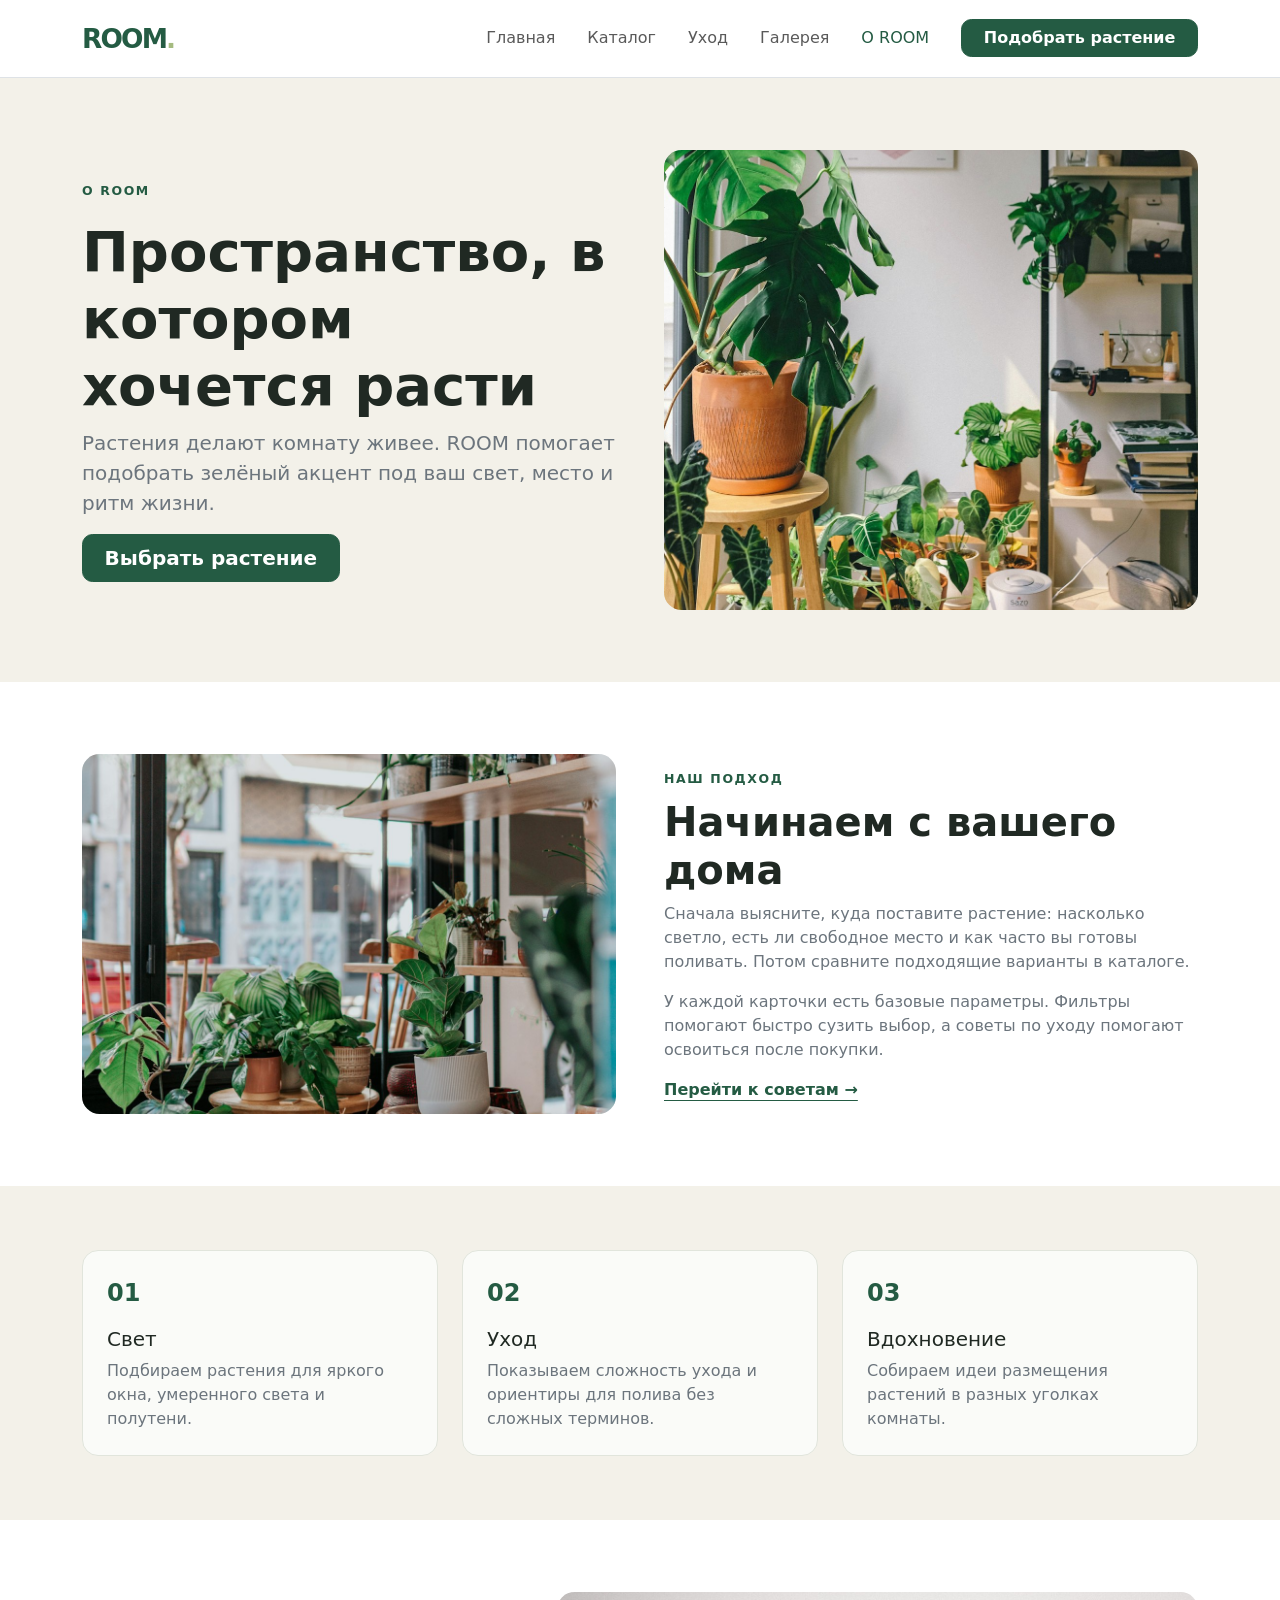
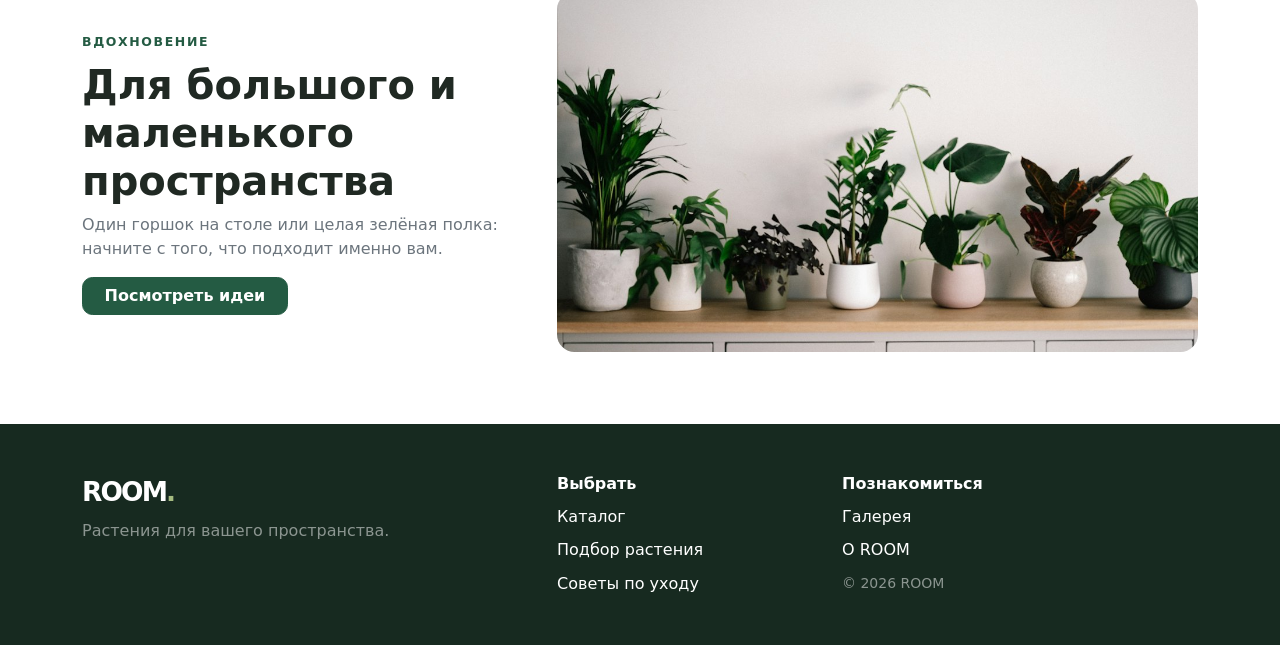
==== about.html @ 1a44274f "Expand ROOM into a seven-page illustrated plant site" ====
<!DOCTYPE html>
<html lang="ru"><head><meta charset="UTF-8"><meta name="viewport" content="width=device-width, initial-scale=1.0"><meta name="description" content="ROOM — идеи для дома с комнатными растениями, удобный каталог и простые советы по уходу."><title>О ROOM — ROOM</title><link rel="stylesheet" href="vendor/bootstrap/css/bootstrap.min.css"><link rel="stylesheet" href="css/custom.css"></head>
<body>
  <header class="site-header border-bottom">
    <nav class="navbar navbar-expand-xl" aria-label="Основная навигация">
      <div class="container">
        <a class="navbar-brand brand" href="index.html">ROOM<span>.</span></a>
        <button class="navbar-toggler" type="button" data-bs-toggle="collapse" data-bs-target="#mainMenu" aria-controls="mainMenu" aria-expanded="false" aria-label="Открыть меню"><span class="navbar-toggler-icon"></span></button>
        <div class="collapse navbar-collapse" id="mainMenu">
          <div class="navbar-nav ms-auto align-items-xl-center gap-xl-3">
            <a class="nav-link" href="index.html">Главная</a>
            <a class="nav-link" href="catalog.html">Каталог</a>
            <a class="nav-link" href="care.html">Уход</a>
            <a class="nav-link" href="gallery.html">Галерея</a>
            <a class="nav-link active" aria-current="page" href="about.html">О ROOM</a>
            <a class="btn btn-room ms-xl-2" href="order.html">Подобрать растение</a>
          </div>
        </div>
      </div>
    </nav>
  </header>
<main>

<section class="page-intro section-soft py-5"><div class="container py-lg-4"><div class="row align-items-center g-5"><div class="col-lg-6"><span class="eyebrow">О ROOM</span><h1 class="display-4 fw-semibold mt-3">Пространство, в котором хочется расти</h1><p class="lead text-secondary">Растения делают комнату живее. ROOM помогает подобрать зелёный акцент под ваш свет, место и ритм жизни.</p><a href="catalog.html" class="btn btn-room btn-lg">Выбрать растение</a></div><div class="col-lg-6"><img class="section-image page-hero-image" src="images/photos/hero.jpg" alt="Разные комнатные растения в домашнем интерьере"></div></div></div></section>
<section class="container py-5 my-lg-4"><div class="row g-5 align-items-center"><div class="col-lg-6"><img class="section-image" src="images/photos/interior.jpg" alt="Растения на полках у большого окна" loading="lazy"></div><div class="col-lg-6"><span class="eyebrow">НАШ ПОДХОД</span><h2 class="display-6 fw-semibold mt-2">Начинаем с вашего дома</h2><p class="text-secondary">Сначала выясните, куда поставите растение: насколько светло, есть ли свободное место и как часто вы готовы поливать. Потом сравните подходящие варианты в каталоге.</p><p class="text-secondary">У каждой карточки есть базовые параметры. Фильтры помогают быстро сузить выбор, а советы по уходу помогают освоиться после покупки.</p><a class="text-link" href="care.html">Перейти к советам →</a></div></div></section>
<section class="section-soft py-5"><div class="container py-lg-3"><div class="row g-4"><div class="col-md-4"><div class="feature-card h-100 p-4"><span class="feature-number">01</span><h3 class="h5 mt-3">Свет</h3><p class="text-secondary mb-0">Подбираем растения для яркого окна, умеренного света и полутени.</p></div></div><div class="col-md-4"><div class="feature-card h-100 p-4"><span class="feature-number">02</span><h3 class="h5 mt-3">Уход</h3><p class="text-secondary mb-0">Показываем сложность ухода и ориентиры для полива без сложных терминов.</p></div></div><div class="col-md-4"><div class="feature-card h-100 p-4"><span class="feature-number">03</span><h3 class="h5 mt-3">Вдохновение</h3><p class="text-secondary mb-0">Собираем идеи размещения растений в разных уголках комнаты.</p></div></div></div></div></section>
<section class="container py-5 my-lg-4"><div class="row g-4 align-items-center"><div class="col-lg-5"><span class="eyebrow">ВДОХНОВЕНИЕ</span><h2 class="display-6 fw-semibold mt-2">Для большого и маленького пространства</h2><p class="text-secondary">Один горшок на столе или целая зелёная полка: начните с того, что подходит именно вам.</p><a class="btn btn-room" href="gallery.html">Посмотреть идеи</a></div><div class="col-lg-7"><img class="section-image" src="images/photos/window.jpg" alt="Композиция небольших растений на белом комоде" loading="lazy"></div></div></section>

</main>
  <footer class="site-footer py-5">
    <div class="container">
      <div class="row g-4 align-items-start">
        <div class="col-12 col-lg-5">
          <a class="brand text-white text-decoration-none" href="index.html">ROOM<span>.</span></a>
          <p class="text-white-50 mt-2 mb-0">Растения для вашего пространства.</p>
        </div>
        <div class="col-6 col-lg-3">
          <p class="text-white fw-semibold mb-2">Выбрать</p>
          <a class="footer-link d-block mb-2" href="catalog.html">Каталог</a>
          <a class="footer-link d-block mb-2" href="order.html">Подбор растения</a>
          <a class="footer-link d-block" href="care.html">Советы по уходу</a>
        </div>
        <div class="col-6 col-lg-4">
          <p class="text-white fw-semibold mb-2">Познакомиться</p>
          <a class="footer-link d-block mb-2" href="gallery.html">Галерея</a>
          <a class="footer-link d-block mb-2" href="about.html">О ROOM</a>
          <small class="text-white-50">© 2026 ROOM</small>
        </div>
      </div>
    </div>
  </footer>
<script src="vendor/bootstrap/js/bootstrap.bundle.min.js"></script><script src="js/app.js"></script>
</body></html>
---- css/custom.css ----
:root {
  --room-green: #245b43;
  --room-green-dark: #194632;
  --room-cream: #f3f1e9;
  --room-line: #e1e5dc;
}

html {
  scroll-behavior: smooth;
}

body {
  min-height: 100vh;
  color: #202923;
  background: #fff;
}

.site-header {
  background: #fff;
}

.brand {
  color: var(--room-green);
  font-size: 1.65rem;
  font-weight: 800;
  letter-spacing: -0.07em;
}

.brand span {
  color: #a5bb80;
}

.nav-link {
  font-weight: 500;
}

.nav-link.active,
.nav-link:hover {
  color: var(--room-green) !important;
}

.btn-room {
  color: #fff;
  background: var(--room-green);
  border-color: var(--room-green);
}

.btn-room:hover,
.btn-room:focus {
  color: #fff;
  background: var(--room-green-dark);
  border-color: var(--room-green-dark);
}

.eyebrow {
  color: var(--room-green);
  font-size: 0.78rem;
  font-weight: 700;
  letter-spacing: 0.13em;
}

.hero,
.section-soft {
  background: var(--room-cream);
}

.hero-image-wrap {
  position: relative;
}

.hero-image {
  display: block;
  width: 100%;
  height: 480px;
  object-fit: cover;
  border-radius: 1.5rem;
}

.hero-note {
  position: absolute;
  right: 1rem;
  bottom: 1rem;
  max-width: 220px;
  padding: 0.8rem 1rem;
  border-radius: 0.8rem;
  background: #fff;
  color: var(--room-green);
  font-size: 0.9rem;
  font-weight: 600;
}

.feature-card,
.filter-panel,
.care-panel {
  border: 1px solid var(--room-line);
  border-radius: 1rem;
  background: #fafbf8;
}

.feature-number {
  color: var(--room-green);
  font-size: 1.5rem;
  font-weight: 700;
}

.plant-card,
.form-card {
  overflow: hidden;
  border: 1px solid var(--room-line);
  border-radius: 1rem;
  box-shadow: 0 8px 26px rgb(29 57 38 / 5%);
}

.plant-photo {
  width: 100%;
  height: 220px;
  object-fit: cover;
  background: #e6eee5;
}

.room-badge {
  color: var(--room-green-dark);
  background: #e1edda;
}

.alert-room {
  color: #204a36;
  background: #eaf2e6;
  border-color: #d0e3cb;
}

.product-image {
  height: 480px;
  object-fit: cover;
  background: #e6eee5;
}

.quick-image {
  height: 220px;
  object-fit: cover;
  background: #e6eee5;
}

.site-footer {
  background: #172a20;
}

.footer-link {
  color: #fff;
  text-decoration: none;
}

.footer-link:hover {
  color: #c7dfbb;
}

:focus-visible {
  outline: 3px solid #96b873;
  outline-offset: 3px;
}

@media (max-width: 767px) {
  .hero-image,
  .product-image {
    height: 320px;
  }

  .hero-note {
    max-width: 180px;
    font-size: 0.8rem;
  }
}
/* Editorial sections shared by the expanded ROOM pages. */
.site-header { position: relative; z-index: 10; }
.navbar { padding-block: .85rem; }
.navbar-brand { flex-shrink: 0; }
.nav-link { white-space: nowrap; }
.btn { border-radius: .65rem; font-weight: 600; }
.btn-room { padding-inline: 1.35rem; }
.text-link { color: var(--room-green); font-weight: 700; text-decoration-thickness: 1px; text-underline-offset: .3em; }
.text-link:hover { color: var(--room-green-dark); }
.section-image { display: block; width: 100%; height: 360px; object-fit: cover; border-radius: 1.1rem; background: #e6eee5; }
.page-hero-image { height: 460px; }
.editorial-tile { position: relative; display: block; overflow: hidden; border-radius: 1.1rem; color: white; background: #314a38; }
.editorial-tile img { width: 100%; height: 380px; object-fit: cover; display: block; transition: transform .3s ease; }
.editorial-tile:hover img { transform: scale(1.035); }
.editorial-tile::after { content: ""; position: absolute; inset: 40% 0 0; background: linear-gradient(transparent, rgba(12, 31, 21, .72)); pointer-events: none; }
.editorial-tile span { position: absolute; z-index: 1; bottom: 1.5rem; left: 1.6rem; font-size: 1.8rem; font-weight: 700; }
.editorial-tile small { display: block; font-size: .9rem; font-weight: 500; }
.editorial-tile:hover { color: white; }
.plant-card { transition: transform .2s ease, box-shadow .2s ease; }
.plant-card:hover { transform: translateY(-3px); box-shadow: 0 16px 32px rgb(29 57 38 / 10%); }
.plant-photo { height: 270px; }
.detail-photo { width: 100%; height: 190px; object-fit: cover; border-radius: .85rem; }
.detail-link { display: block; position: relative; color: white; }
.detail-link span { position: absolute; bottom: .8rem; left: 1rem; padding: .4rem .7rem; border-radius: .5rem; background: var(--room-green); font-weight: 600; }
.gallery-item { position: relative; margin: 0; overflow: hidden; border-radius: 1rem; background: var(--room-cream); }
.gallery-item img { display: block; width: 100%; height: 340px; object-fit: cover; transition: transform .3s ease; }
.gallery-item:hover img { transform: scale(1.025); }
.gallery-item figcaption { padding: 1rem 1.2rem; font-weight: 700; }
.gallery-item figcaption span { display: block; color: #64716a; font-size: .9rem; font-weight: 400; }
.footer-link { line-height: 1.6; }
@media (max-width: 1199.98px) {
  .navbar-nav { padding-block: 1rem; }
  .navbar-nav .btn { align-self: flex-start; margin-top: .6rem; }
}
@media (max-width: 767.98px) {
  .section-image, .page-hero-image { height: 290px; }
  .editorial-tile img { height: 300px; }
  .gallery-item img { height: 280px; }
  .detail-photo { height: 155px; }
  .plant-photo { height: 245px; }
}
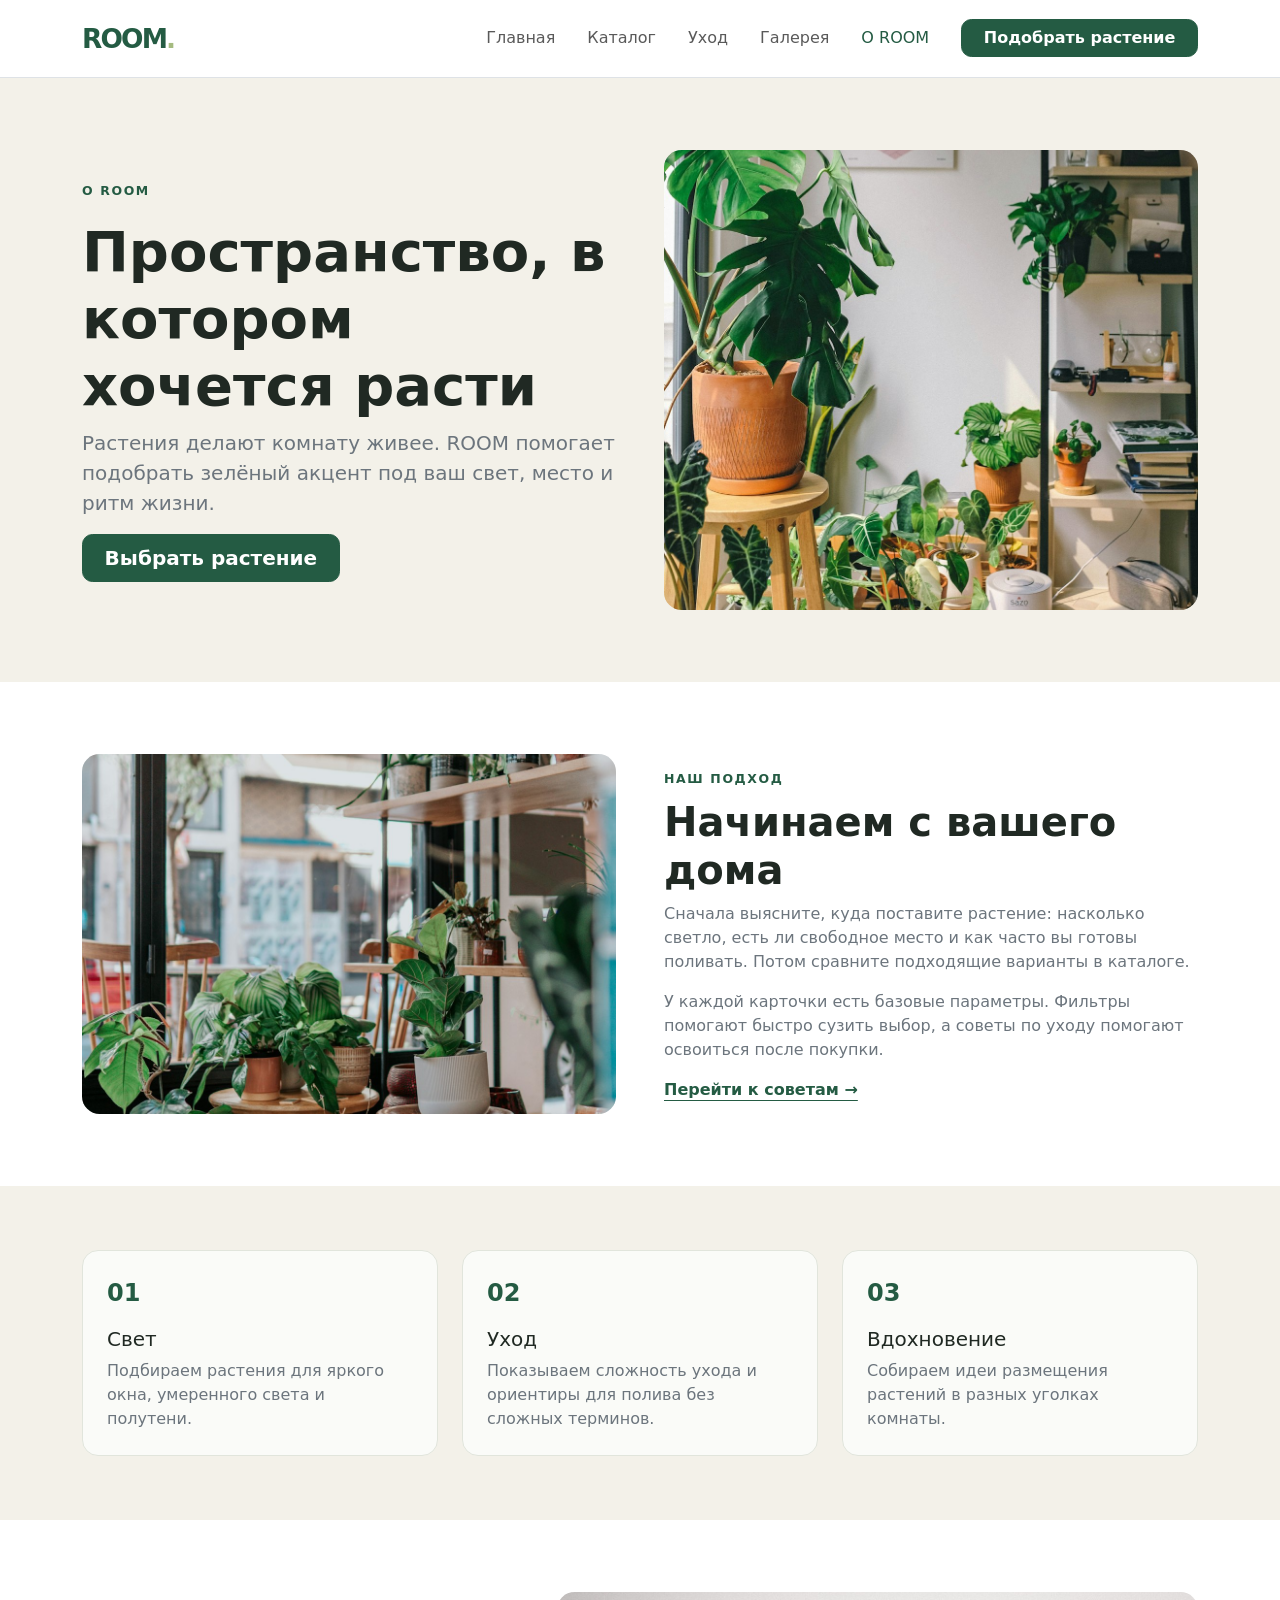
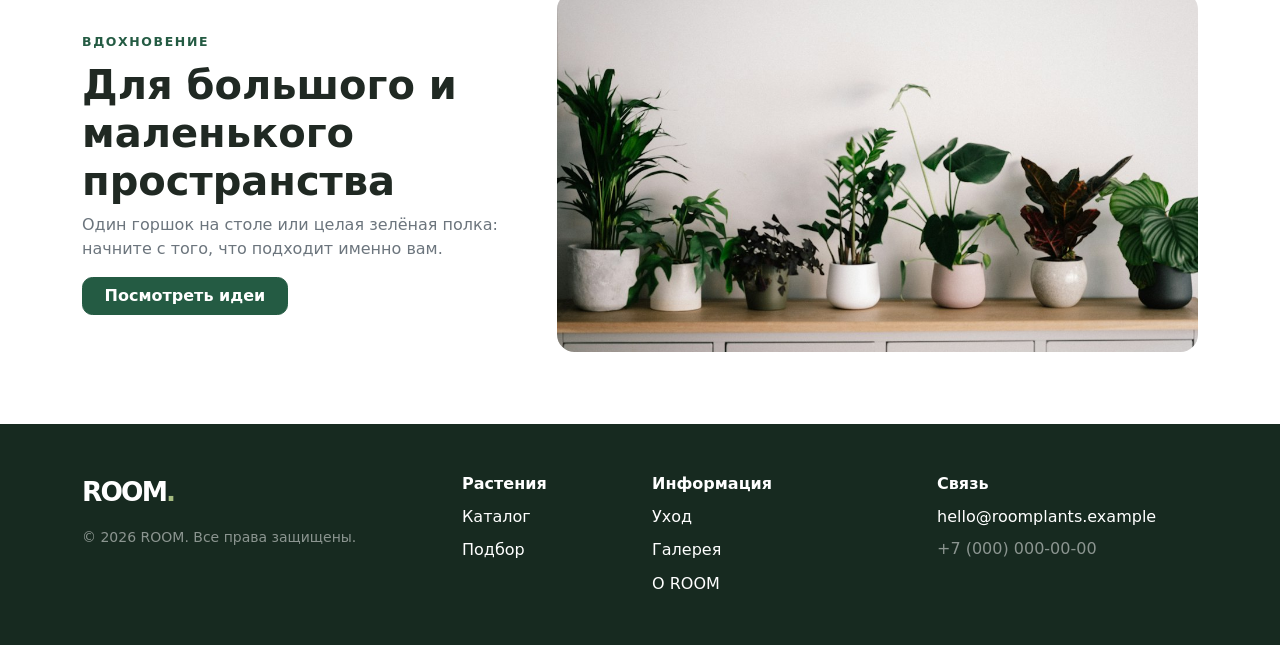
==== commit 9785fdc4: "Refine ROOM footer and image-backed feature cards" ====
--- a/about.html
+++ b/about.html
@@ -30,21 +30,25 @@
   <footer class="site-footer py-5">
     <div class="container">
       <div class="row g-4 align-items-start">
-        <div class="col-12 col-lg-5">
+        <div class="col-12 col-lg-4">
           <a class="brand text-white text-decoration-none" href="index.html">ROOM<span>.</span></a>
-          <p class="text-white-50 mt-2 mb-0">Растения для вашего пространства.</p>
+          <p class="text-white-50 small mt-3 mb-0">© 2026 ROOM. Все права защищены.</p>
         </div>
-        <div class="col-6 col-lg-3">
-          <p class="text-white fw-semibold mb-2">Выбрать</p>
+        <div class="col-6 col-md-4 col-lg-2">
+          <p class="text-white fw-semibold mb-2">Растения</p>
           <a class="footer-link d-block mb-2" href="catalog.html">Каталог</a>
-          <a class="footer-link d-block mb-2" href="order.html">Подбор растения</a>
-          <a class="footer-link d-block" href="care.html">Советы по уходу</a>
+          <a class="footer-link d-block" href="order.html">Подбор</a>
         </div>
-        <div class="col-6 col-lg-4">
-          <p class="text-white fw-semibold mb-2">Познакомиться</p>
+        <div class="col-6 col-md-4 col-lg-3">
+          <p class="text-white fw-semibold mb-2">Информация</p>
+          <a class="footer-link d-block mb-2" href="care.html">Уход</a>
           <a class="footer-link d-block mb-2" href="gallery.html">Галерея</a>
-          <a class="footer-link d-block mb-2" href="about.html">О ROOM</a>
-          <small class="text-white-50">© 2026 ROOM</small>
+          <a class="footer-link d-block" href="about.html">О ROOM</a>
+        </div>
+        <div class="col-12 col-md-4 col-lg-3">
+          <p class="text-white fw-semibold mb-2">Связь</p>
+          <a class="footer-link d-block mb-2" href="mailto:hello@roomplants.example">hello@roomplants.example</a>
+          <span class="text-white-50 d-block">+7 (000) 000-00-00</span>
         </div>
       </div>
     </div>
--- a/css/custom.css
+++ b/css/custom.css
@@ -101,6 +101,40 @@
   color: var(--room-green);
   font-size: 1.5rem;
   font-weight: 700;
+}
+
+.feature-card--photo {
+  display: flex;
+  min-height: 265px;
+  flex-direction: column;
+  color: #fff;
+  border-color: transparent;
+  background-position: center;
+  background-size: cover;
+}
+
+.feature-card--light {
+  background-image: linear-gradient(180deg, rgb(8 30 20 / 65%), rgb(8 30 20 / 76%)), url("../images/photos/window.jpg");
+}
+
+.feature-card--care {
+  background-image: linear-gradient(180deg, rgb(8 30 20 / 65%), rgb(8 30 20 / 76%)), url("../images/photos/shelf.jpg");
+}
+
+.feature-card--detail {
+  background-image: linear-gradient(180deg, rgb(8 30 20 / 65%), rgb(8 30 20 / 76%)), url("../images/photos/leaves.jpg");
+}
+
+.feature-card--photo .feature-number {
+  color: #d5eac5;
+}
+
+.feature-card--photo h3 {
+  margin-top: auto !important;
+}
+
+.feature-card--photo .text-secondary {
+  color: #e5ede4 !important;
 }
 
 .plant-card,
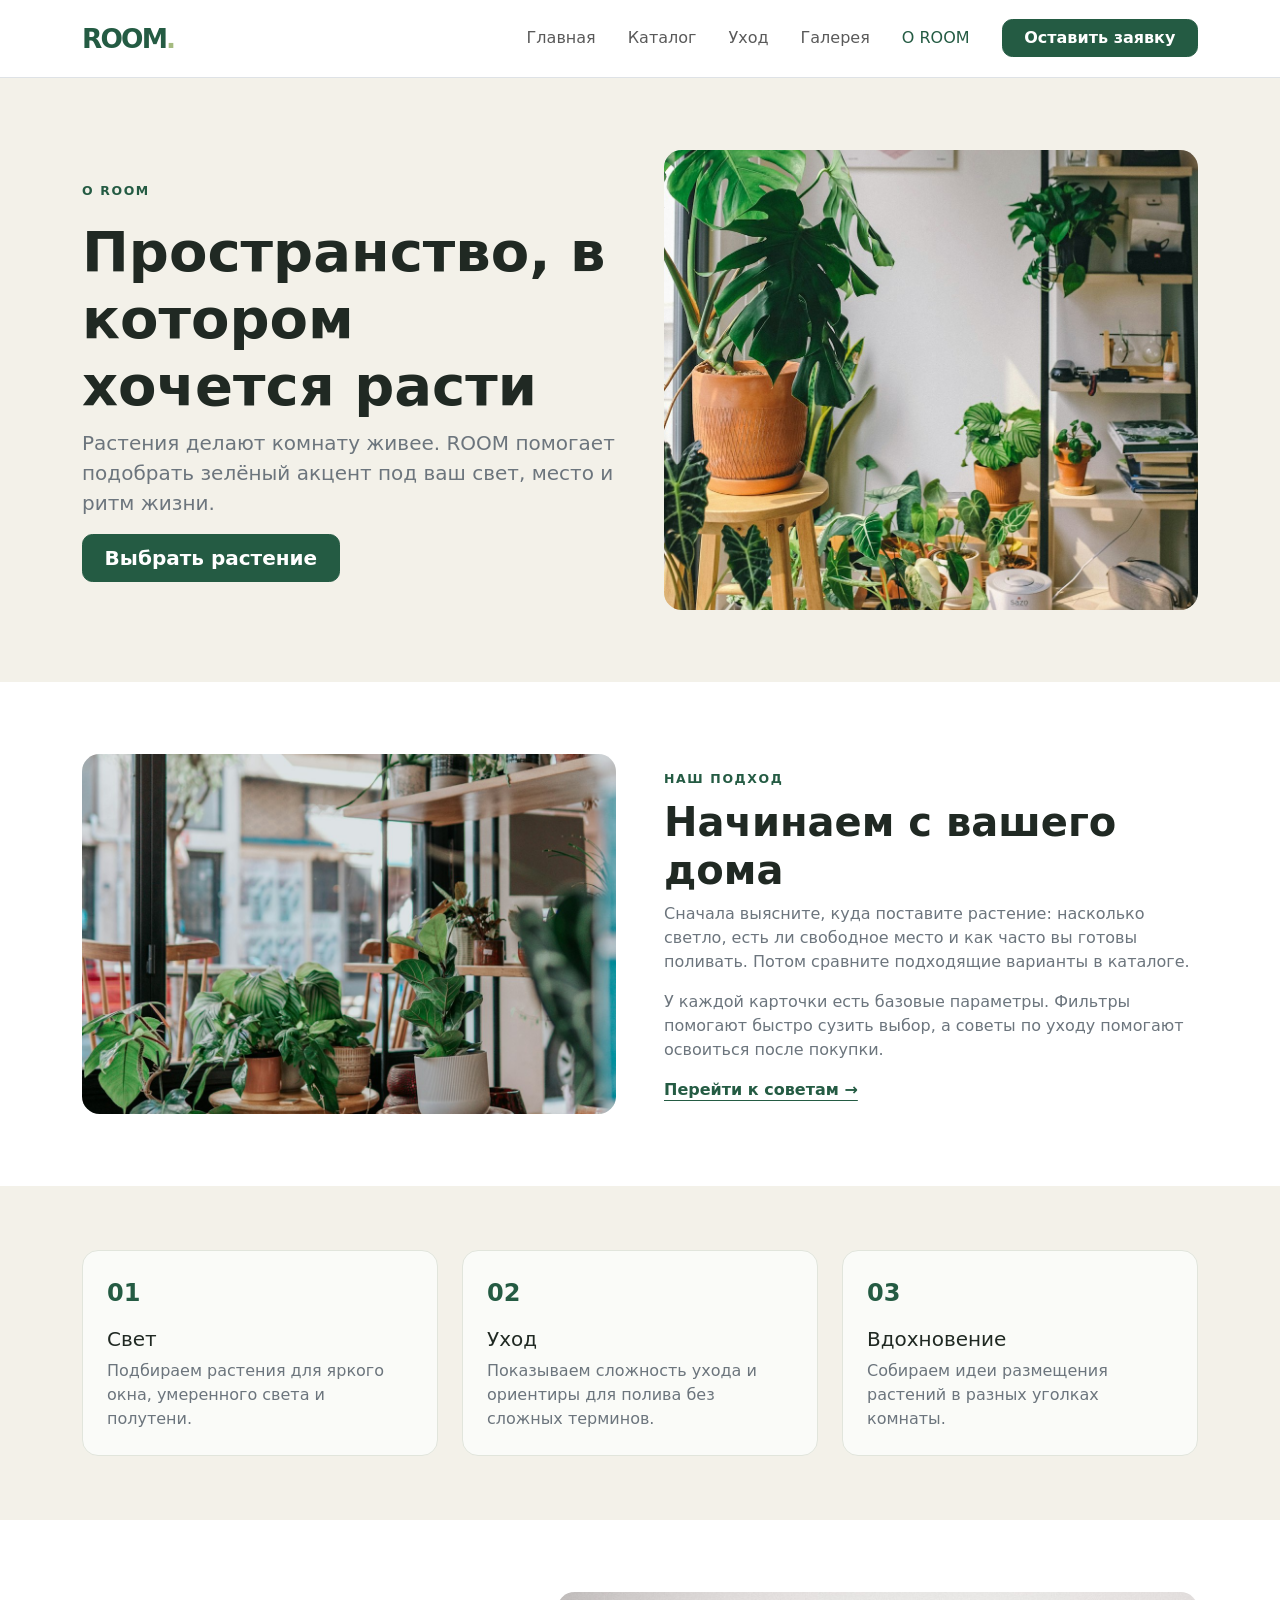
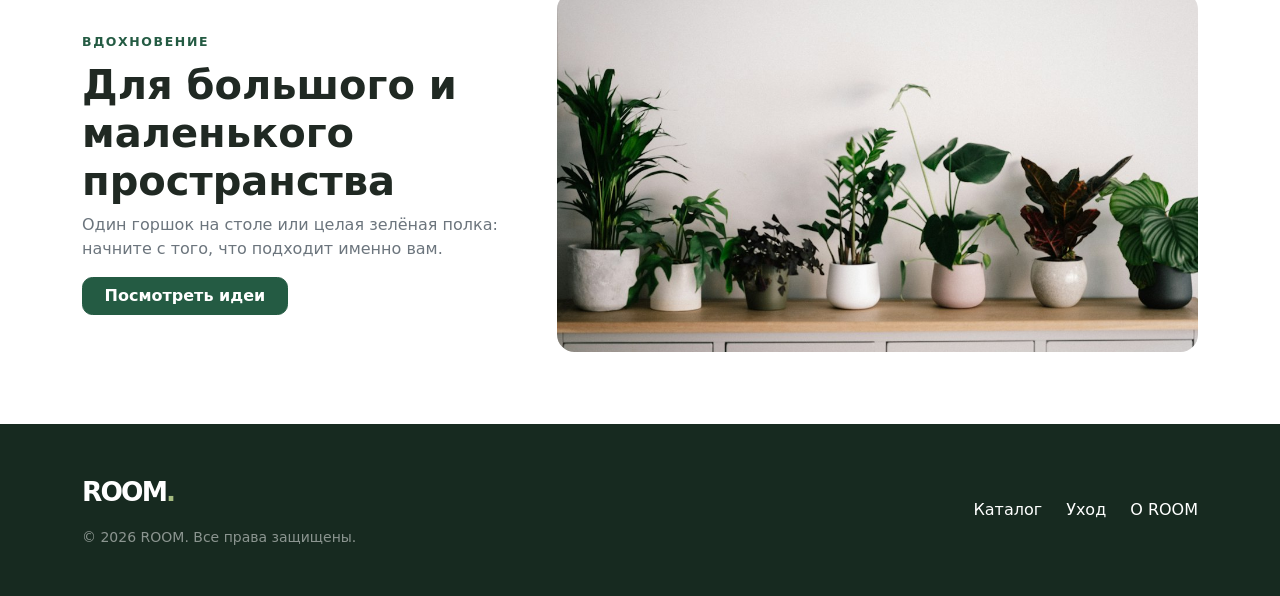
==== commit a3ac4017: "Simplify footer and rename application action" ====
--- a/about.html
+++ b/about.html
@@ -1,5 +1,5 @@
 <!DOCTYPE html>
-<html lang="ru"><head><meta charset="UTF-8"><meta name="viewport" content="width=device-width, initial-scale=1.0"><meta name="description" content="ROOM — идеи для дома с комнатными растениями, удобный каталог и простые советы по уходу."><title>О ROOM — ROOM</title><link rel="stylesheet" href="vendor/bootstrap/css/bootstrap.min.css"><link rel="stylesheet" href="css/custom.css"></head>
+<html lang="ru"><head><meta charset="UTF-8"><meta name="viewport" content="width=device-width, initial-scale=1.0"><meta name="description" content="ROOM — идеи для дома с комнатными растениями, удобный каталог и простые советы по уходу."><title>О ROOM — ROOM</title><link rel="stylesheet" href="vendor/bootstrap/css/bootstrap.min.css"><link rel="stylesheet" href="css/custom.css?v=2"></head>
 <body>
   <header class="site-header border-bottom">
     <nav class="navbar navbar-expand-xl" aria-label="Основная навигация">
@@ -13,7 +13,7 @@
             <a class="nav-link" href="care.html">Уход</a>
             <a class="nav-link" href="gallery.html">Галерея</a>
             <a class="nav-link active" aria-current="page" href="about.html">О ROOM</a>
-            <a class="btn btn-room ms-xl-2" href="order.html">Подобрать растение</a>
+            <a class="btn btn-room ms-xl-2" href="order.html">Оставить заявку</a>
           </div>
         </div>
       </div>
@@ -29,27 +29,16 @@
 </main>
   <footer class="site-footer py-5">
     <div class="container">
-      <div class="row g-4 align-items-start">
-        <div class="col-12 col-lg-4">
+      <div class="row align-items-center g-4">
+        <div class="col-12 col-lg-6">
           <a class="brand text-white text-decoration-none" href="index.html">ROOM<span>.</span></a>
           <p class="text-white-50 small mt-3 mb-0">© 2026 ROOM. Все права защищены.</p>
         </div>
-        <div class="col-6 col-md-4 col-lg-2">
-          <p class="text-white fw-semibold mb-2">Растения</p>
-          <a class="footer-link d-block mb-2" href="catalog.html">Каталог</a>
-          <a class="footer-link d-block" href="order.html">Подбор</a>
-        </div>
-        <div class="col-6 col-md-4 col-lg-3">
-          <p class="text-white fw-semibold mb-2">Информация</p>
-          <a class="footer-link d-block mb-2" href="care.html">Уход</a>
-          <a class="footer-link d-block mb-2" href="gallery.html">Галерея</a>
-          <a class="footer-link d-block" href="about.html">О ROOM</a>
-        </div>
-        <div class="col-12 col-md-4 col-lg-3">
-          <p class="text-white fw-semibold mb-2">Связь</p>
-          <a class="footer-link d-block mb-2" href="mailto:hello@roomplants.example">hello@roomplants.example</a>
-          <span class="text-white-50 d-block">+7 (000) 000-00-00</span>
-        </div>
+        <nav class="col-12 col-lg-6 d-flex flex-wrap gap-3 gap-md-4 justify-content-lg-end" aria-label="Ссылки в футере">
+          <a class="footer-link" href="catalog.html">Каталог</a>
+          <a class="footer-link" href="care.html">Уход</a>
+          <a class="footer-link" href="about.html">О ROOM</a>
+        </nav>
       </div>
     </div>
   </footer>
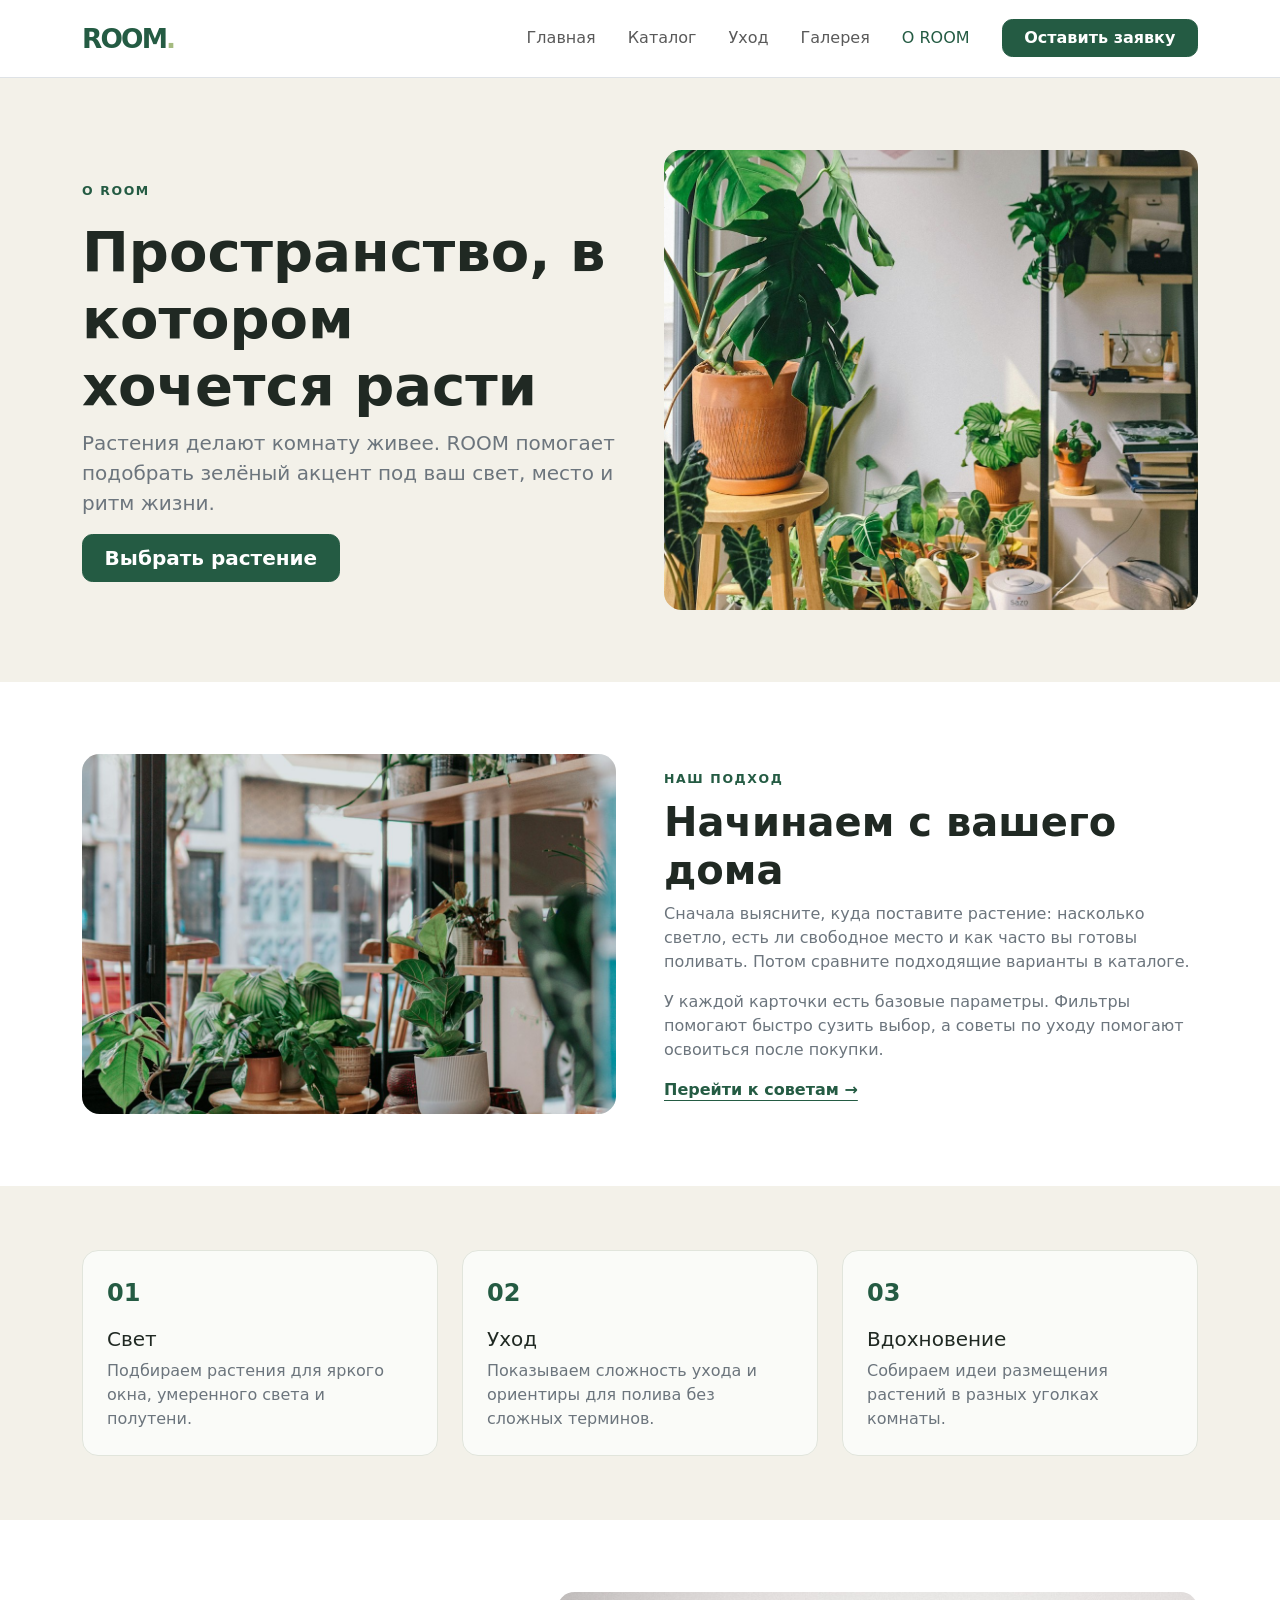
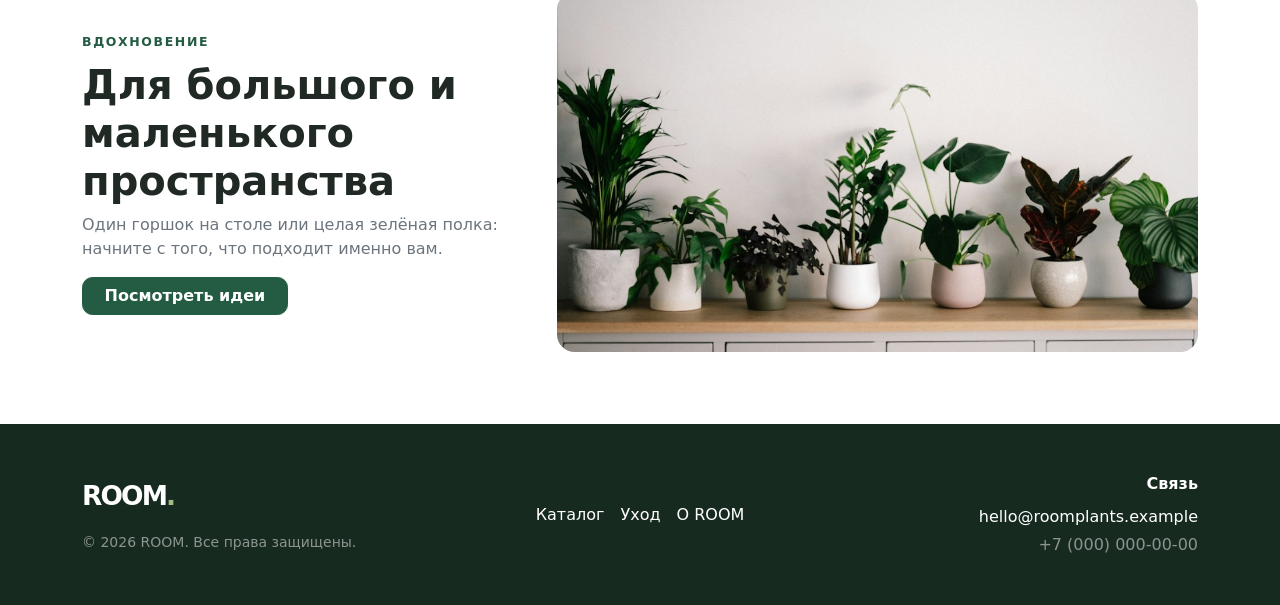
==== commit d3ffb446: "Add price sorting, plant details, galleries and related items" ====
--- a/about.html
+++ b/about.html
@@ -1,5 +1,5 @@
 <!DOCTYPE html>
-<html lang="ru"><head><meta charset="UTF-8"><meta name="viewport" content="width=device-width, initial-scale=1.0"><meta name="description" content="ROOM — идеи для дома с комнатными растениями, удобный каталог и простые советы по уходу."><title>О ROOM — ROOM</title><link rel="stylesheet" href="vendor/bootstrap/css/bootstrap.min.css"><link rel="stylesheet" href="css/custom.css?v=2"></head>
+<html lang="ru"><head><meta charset="UTF-8"><meta name="viewport" content="width=device-width, initial-scale=1.0"><meta name="description" content="ROOM — идеи для дома с комнатными растениями, удобный каталог и простые советы по уходу."><title>О ROOM — ROOM</title><link rel="stylesheet" href="vendor/bootstrap/css/bootstrap.min.css"><link rel="stylesheet" href="css/custom.css?v=3"></head>
 <body>
   <header class="site-header border-bottom">
     <nav class="navbar navbar-expand-xl" aria-label="Основная навигация">
@@ -30,17 +30,22 @@
   <footer class="site-footer py-5">
     <div class="container">
       <div class="row align-items-center g-4">
-        <div class="col-12 col-lg-6">
+        <div class="col-12 col-lg-4">
           <a class="brand text-white text-decoration-none" href="index.html">ROOM<span>.</span></a>
           <p class="text-white-50 small mt-3 mb-0">© 2026 ROOM. Все права защищены.</p>
         </div>
-        <nav class="col-12 col-lg-6 d-flex flex-wrap gap-3 gap-md-4 justify-content-lg-end" aria-label="Ссылки в футере">
+        <nav class="col-12 col-lg-4 d-flex flex-wrap gap-3 justify-content-lg-center" aria-label="Ссылки в футере">
           <a class="footer-link" href="catalog.html">Каталог</a>
           <a class="footer-link" href="care.html">Уход</a>
           <a class="footer-link" href="about.html">О ROOM</a>
         </nav>
+        <div class="col-12 col-lg-4 text-lg-end">
+          <p class="text-white fw-semibold mb-2">Связь</p>
+          <a class="footer-link d-block mb-1" href="mailto:hello@roomplants.example">hello@roomplants.example</a>
+          <span class="text-white-50 d-block">+7 (000) 000-00-00</span>
+        </div>
       </div>
     </div>
   </footer>
-<script src="vendor/bootstrap/js/bootstrap.bundle.min.js"></script><script src="js/app.js"></script>
+<script src="vendor/bootstrap/js/bootstrap.bundle.min.js"></script><script src="js/app.js?v=2"></script>
 </body></html>
--- a/css/custom.css
+++ b/css/custom.css
@@ -225,6 +225,27 @@
 .plant-card { transition: transform .2s ease, box-shadow .2s ease; }
 .plant-card:hover { transform: translateY(-3px); box-shadow: 0 16px 32px rgb(29 57 38 / 10%); }
 .plant-photo { height: 270px; }
+.plant-meta span {
+  padding: .25rem .55rem;
+  border-radius: .45rem;
+  background: #eff4eb;
+  color: #496653;
+  font-weight: 600;
+}
+.product-thumb {
+  width: 88px;
+  height: 76px;
+  padding: 3px;
+  overflow: hidden;
+  border: 2px solid transparent;
+  border-radius: .7rem;
+  background: #fff;
+  cursor: pointer;
+}
+.product-thumb.active,
+.product-thumb:hover,
+.product-thumb:focus-visible { border-color: var(--room-green); }
+.product-thumb img { display: block; width: 100%; height: 100%; object-fit: cover; border-radius: .4rem; }
 .detail-photo { width: 100%; height: 190px; object-fit: cover; border-radius: .85rem; }
 .detail-link { display: block; position: relative; color: white; }
 .detail-link span { position: absolute; bottom: .8rem; left: 1rem; padding: .4rem .7rem; border-radius: .5rem; background: var(--room-green); font-weight: 600; }
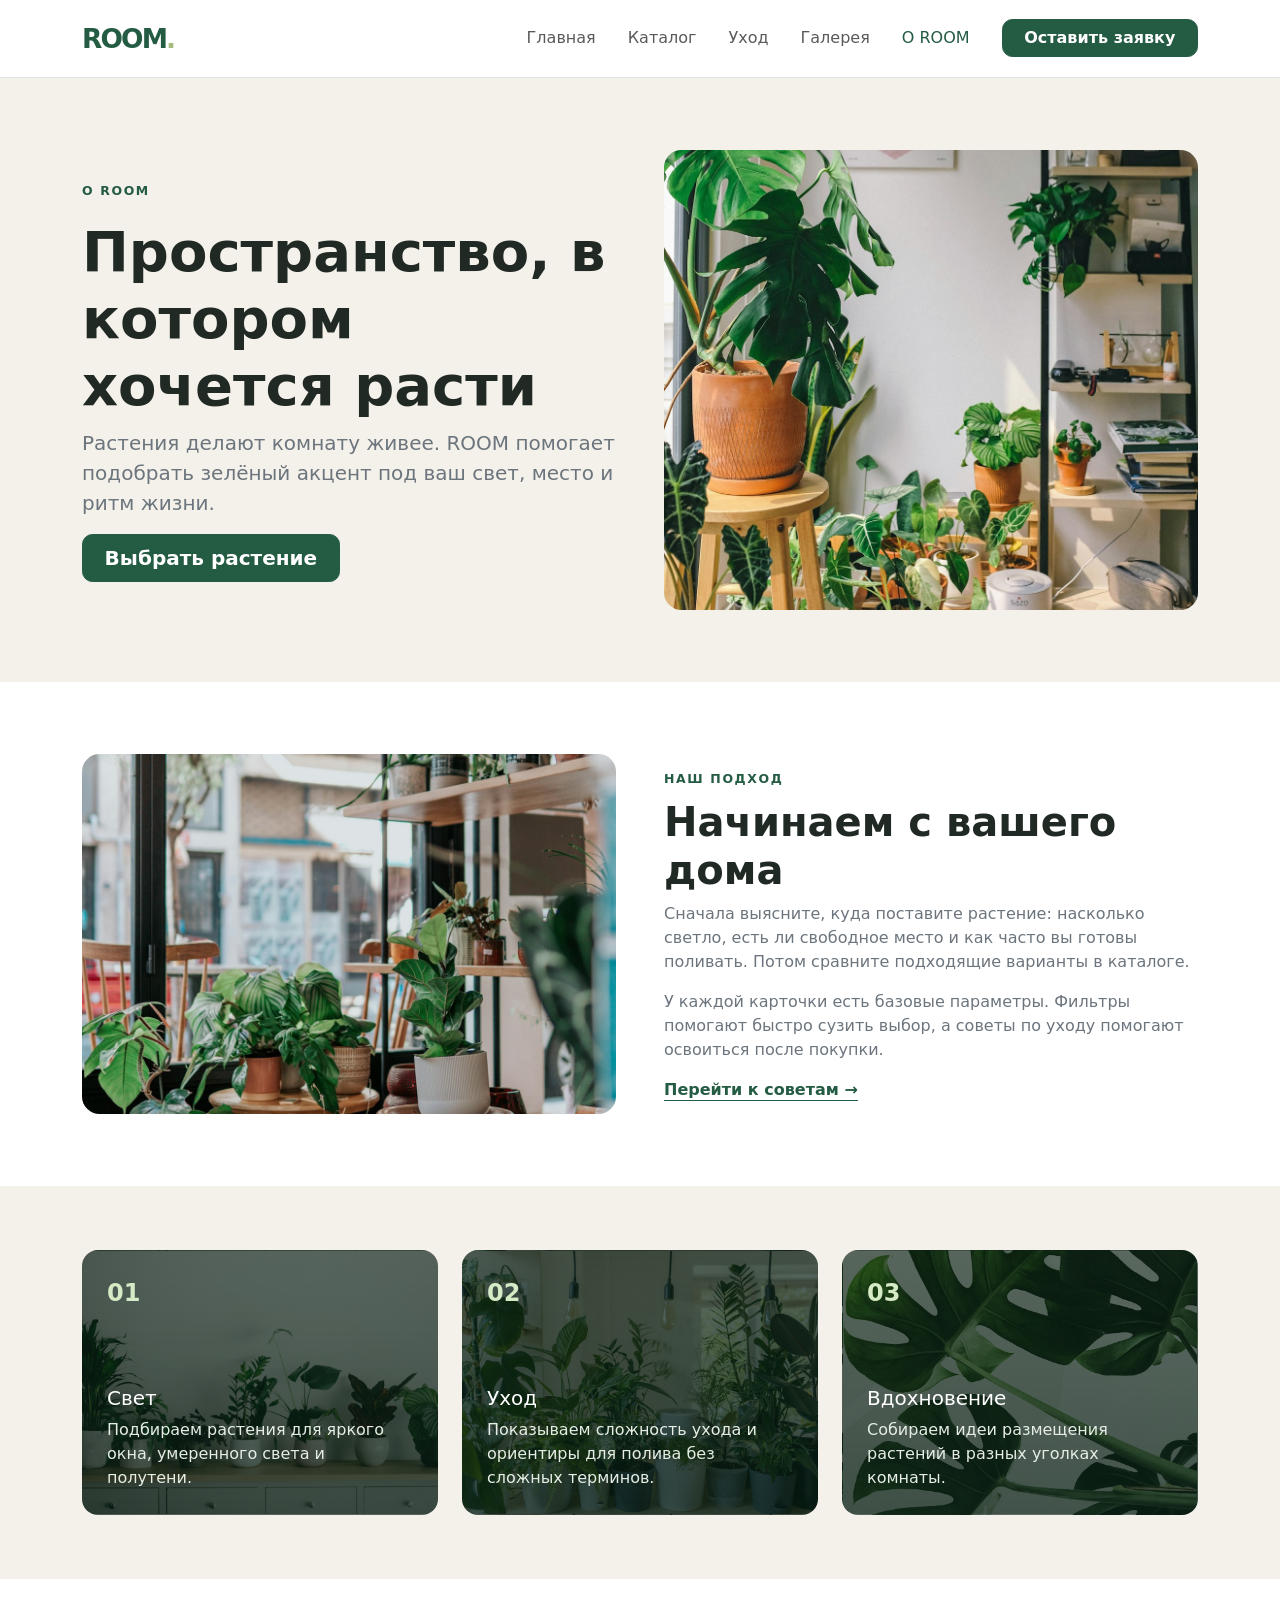
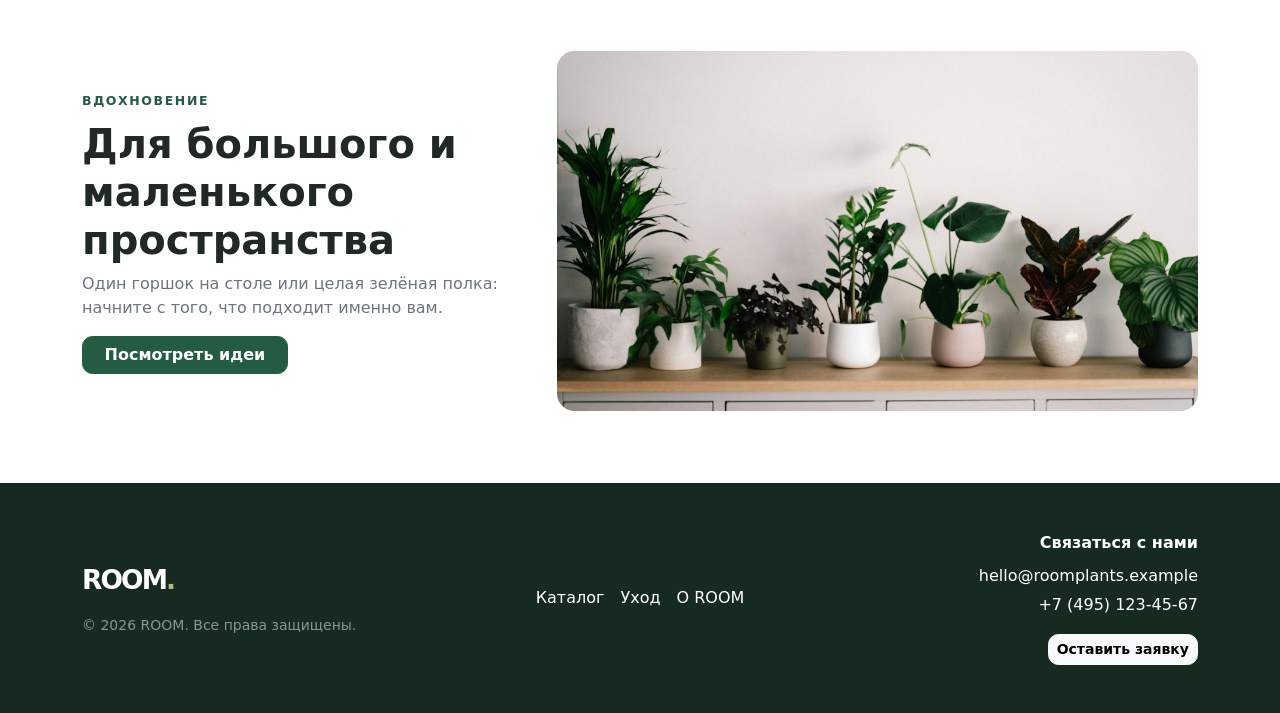
==== commit 0ffb9453: "Improve footer contacts and clickable feature cards" ====
--- a/about.html
+++ b/about.html
@@ -23,7 +23,7 @@
 
 <section class="page-intro section-soft py-5"><div class="container py-lg-4"><div class="row align-items-center g-5"><div class="col-lg-6"><span class="eyebrow">О ROOM</span><h1 class="display-4 fw-semibold mt-3">Пространство, в котором хочется расти</h1><p class="lead text-secondary">Растения делают комнату живее. ROOM помогает подобрать зелёный акцент под ваш свет, место и ритм жизни.</p><a href="catalog.html" class="btn btn-room btn-lg">Выбрать растение</a></div><div class="col-lg-6"><img class="section-image page-hero-image" src="images/photos/hero.jpg" alt="Разные комнатные растения в домашнем интерьере"></div></div></div></section>
 <section class="container py-5 my-lg-4"><div class="row g-5 align-items-center"><div class="col-lg-6"><img class="section-image" src="images/photos/interior.jpg" alt="Растения на полках у большого окна" loading="lazy"></div><div class="col-lg-6"><span class="eyebrow">НАШ ПОДХОД</span><h2 class="display-6 fw-semibold mt-2">Начинаем с вашего дома</h2><p class="text-secondary">Сначала выясните, куда поставите растение: насколько светло, есть ли свободное место и как часто вы готовы поливать. Потом сравните подходящие варианты в каталоге.</p><p class="text-secondary">У каждой карточки есть базовые параметры. Фильтры помогают быстро сузить выбор, а советы по уходу помогают освоиться после покупки.</p><a class="text-link" href="care.html">Перейти к советам →</a></div></div></section>
-<section class="section-soft py-5"><div class="container py-lg-3"><div class="row g-4"><div class="col-md-4"><div class="feature-card h-100 p-4"><span class="feature-number">01</span><h3 class="h5 mt-3">Свет</h3><p class="text-secondary mb-0">Подбираем растения для яркого окна, умеренного света и полутени.</p></div></div><div class="col-md-4"><div class="feature-card h-100 p-4"><span class="feature-number">02</span><h3 class="h5 mt-3">Уход</h3><p class="text-secondary mb-0">Показываем сложность ухода и ориентиры для полива без сложных терминов.</p></div></div><div class="col-md-4"><div class="feature-card h-100 p-4"><span class="feature-number">03</span><h3 class="h5 mt-3">Вдохновение</h3><p class="text-secondary mb-0">Собираем идеи размещения растений в разных уголках комнаты.</p></div></div></div></div></section>
+<section class="section-soft py-5"><div class="container py-lg-3"><div class="row g-4"><div class="col-md-4"><a class="feature-card feature-card--photo feature-card--light h-100 p-4 text-decoration-none" href="care.html#basics"><span class="feature-number">01</span><h3 class="h5 mt-3">Свет</h3><p class="text-secondary mb-0">Подбираем растения для яркого окна, умеренного света и полутени.</p></a></div><div class="col-md-4"><a class="feature-card feature-card--photo feature-card--care h-100 p-4 text-decoration-none" href="care.html#watering"><span class="feature-number">02</span><h3 class="h5 mt-3">Уход</h3><p class="text-secondary mb-0">Показываем сложность ухода и ориентиры для полива без сложных терминов.</p></a></div><div class="col-md-4"><a class="feature-card feature-card--photo feature-card--detail h-100 p-4 text-decoration-none" href="gallery.html"><span class="feature-number">03</span><h3 class="h5 mt-3">Вдохновение</h3><p class="text-secondary mb-0">Собираем идеи размещения растений в разных уголках комнаты.</p></a></div></div></div></section>
 <section class="container py-5 my-lg-4"><div class="row g-4 align-items-center"><div class="col-lg-5"><span class="eyebrow">ВДОХНОВЕНИЕ</span><h2 class="display-6 fw-semibold mt-2">Для большого и маленького пространства</h2><p class="text-secondary">Один горшок на столе или целая зелёная полка: начните с того, что подходит именно вам.</p><a class="btn btn-room" href="gallery.html">Посмотреть идеи</a></div><div class="col-lg-7"><img class="section-image" src="images/photos/window.jpg" alt="Композиция небольших растений на белом комоде" loading="lazy"></div></div></section>
 
 </main>
@@ -40,12 +40,13 @@
           <a class="footer-link" href="about.html">О ROOM</a>
         </nav>
         <div class="col-12 col-lg-4 text-lg-end">
-          <p class="text-white fw-semibold mb-2">Связь</p>
+          <p class="text-white fw-semibold mb-2">Связаться с нами</p>
           <a class="footer-link d-block mb-1" href="mailto:hello@roomplants.example">hello@roomplants.example</a>
-          <span class="text-white-50 d-block">+7 (000) 000-00-00</span>
+          <a class="footer-link d-block mb-3" href="tel:+74951234567">+7 (495) 123-45-67</a>
+          <a class="btn btn-light btn-sm" href="order.html">Оставить заявку</a>
         </div>
       </div>
     </div>
   </footer>
 <script src="vendor/bootstrap/js/bootstrap.bundle.min.js"></script><script src="js/app.js?v=2"></script>
-</body></html>+</body></html>
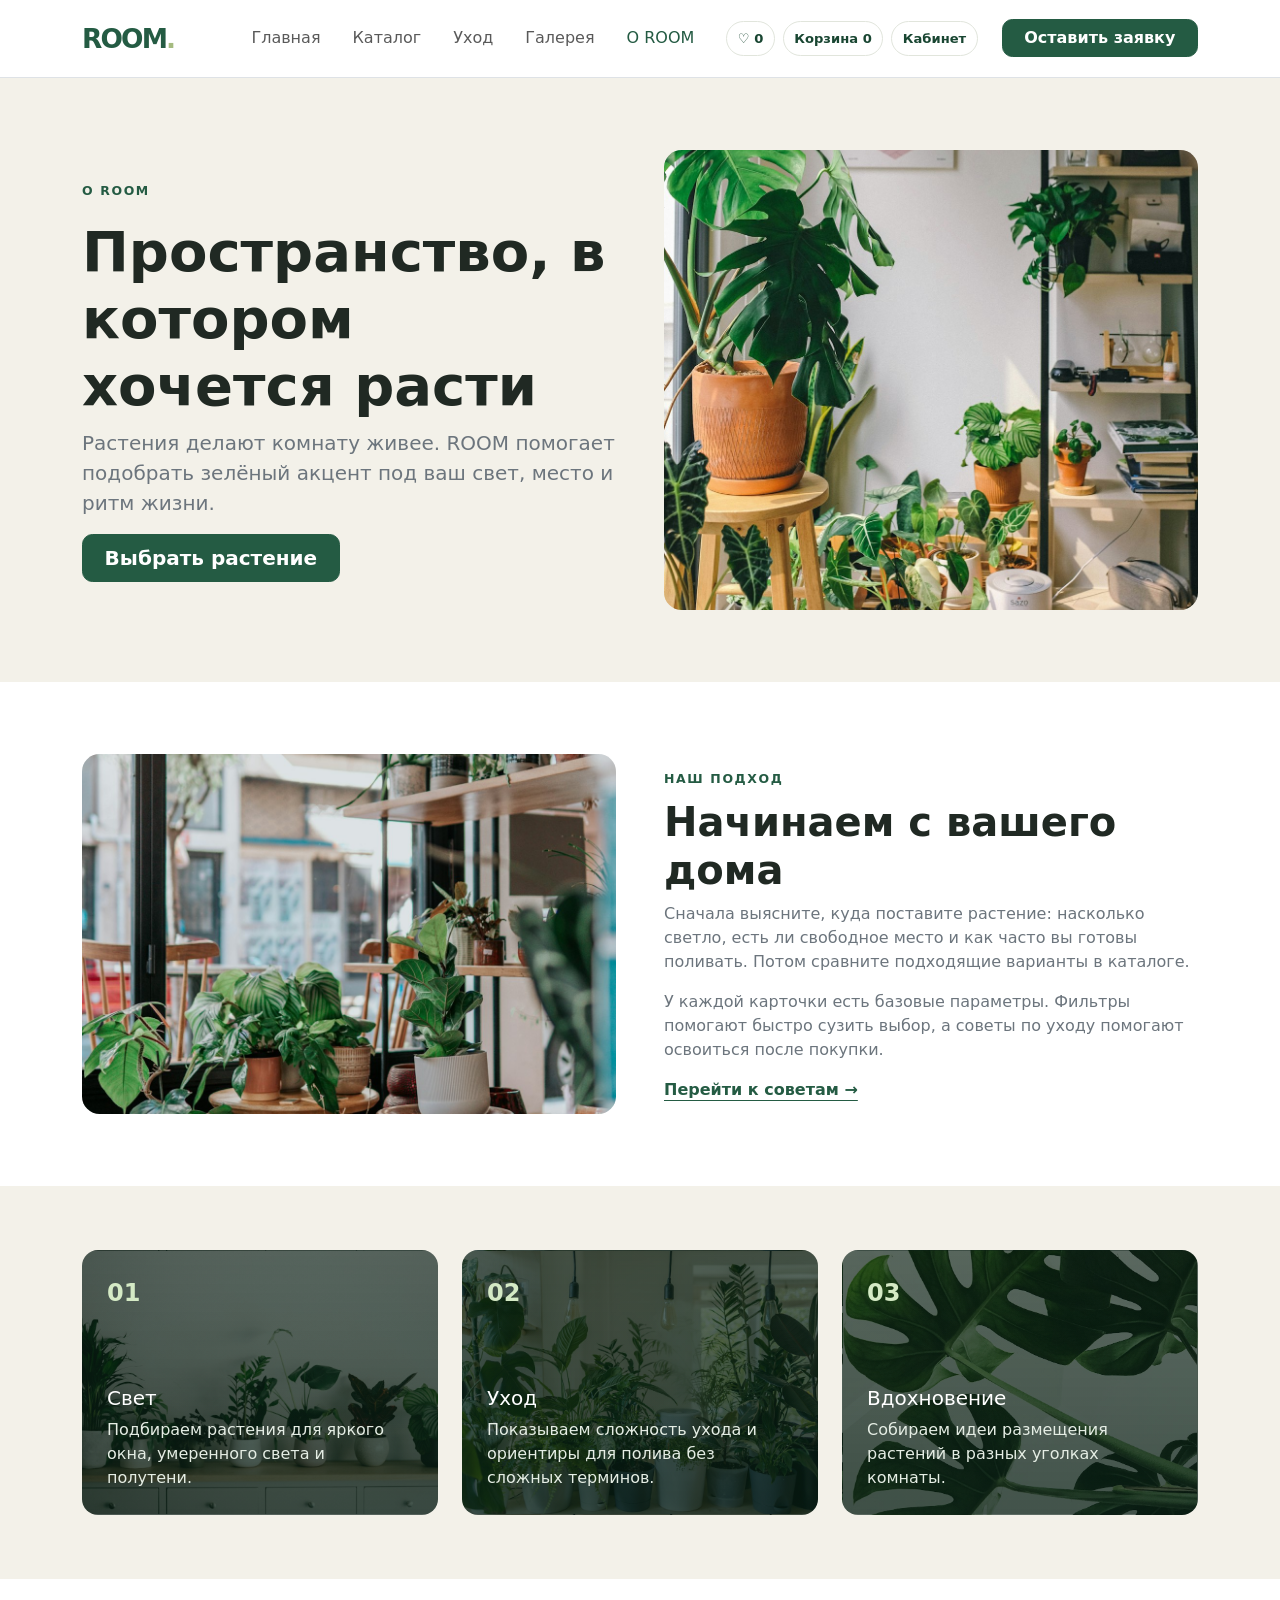
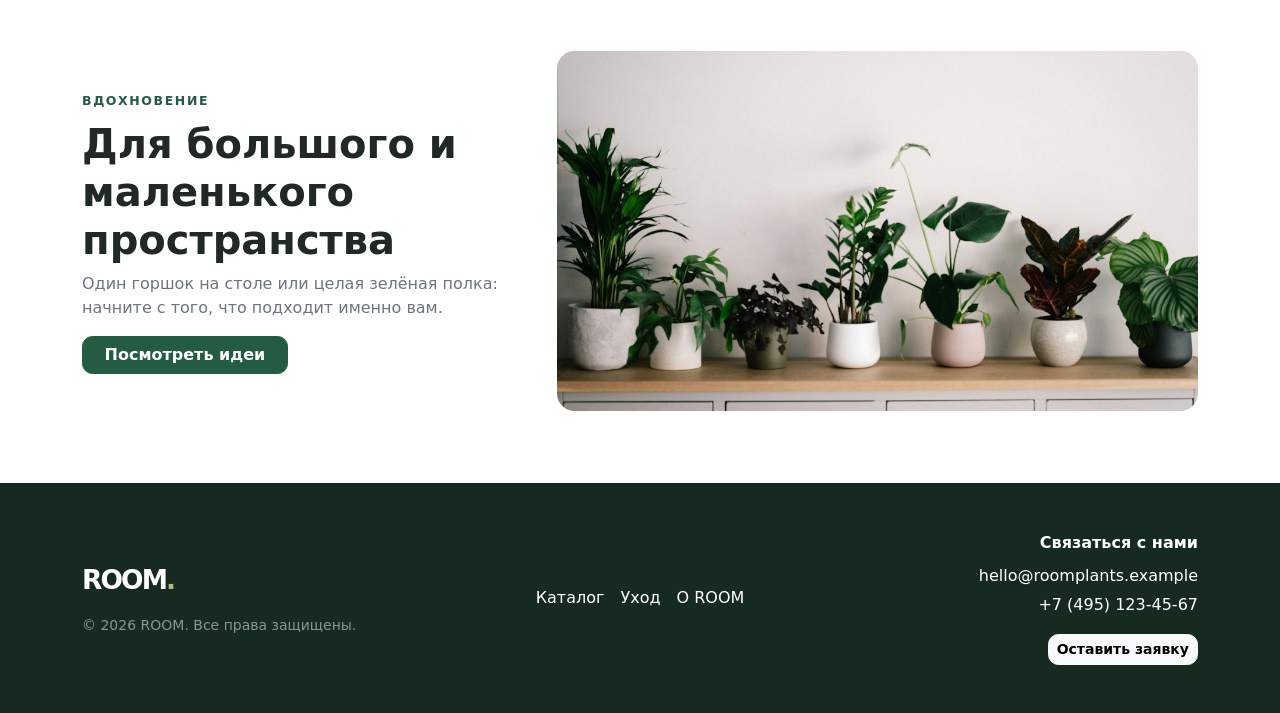
==== commit b911387f: "Add local reviews, favorites, cart, account and scroll effects" ====
--- a/about.html
+++ b/about.html
@@ -1,5 +1,5 @@
 <!DOCTYPE html>
-<html lang="ru"><head><meta charset="UTF-8"><meta name="viewport" content="width=device-width, initial-scale=1.0"><meta name="description" content="ROOM — идеи для дома с комнатными растениями, удобный каталог и простые советы по уходу."><title>О ROOM — ROOM</title><link rel="stylesheet" href="vendor/bootstrap/css/bootstrap.min.css"><link rel="stylesheet" href="css/custom.css?v=3"></head>
+<html lang="ru"><head><meta charset="UTF-8"><meta name="viewport" content="width=device-width, initial-scale=1.0"><meta name="description" content="ROOM — идеи для дома с комнатными растениями, удобный каталог и простые советы по уходу."><title>О ROOM — ROOM</title><link rel="stylesheet" href="vendor/bootstrap/css/bootstrap.min.css"><link rel="stylesheet" href="css/custom.css?v=4"></head>
 <body>
   <header class="site-header border-bottom">
     <nav class="navbar navbar-expand-xl" aria-label="Основная навигация">
@@ -48,5 +48,5 @@
       </div>
     </div>
   </footer>
-<script src="vendor/bootstrap/js/bootstrap.bundle.min.js"></script><script src="js/app.js?v=2"></script>
+<script src="vendor/bootstrap/js/bootstrap.bundle.min.js"></script><script src="js/app.js?v=3"></script><script src="js/shop.js?v=1"></script>
 </body></html>
--- a/css/custom.css
+++ b/css/custom.css
@@ -255,6 +255,26 @@
 .gallery-item figcaption { padding: 1rem 1.2rem; font-weight: 700; }
 .gallery-item figcaption span { display: block; color: #64716a; font-size: .9rem; font-weight: 400; }
 .footer-link { line-height: 1.6; }
+
+/* избранное, корзина, отзывы и личный кабинет */
+.room-nav-tools { max-width: 100%; }
+.room-tool-link { display: inline-flex; align-items: center; gap: .3rem; padding: .42rem .65rem; border: 1px solid var(--room-line); border-radius: 999px; color: var(--room-green-dark); font-size: .82rem; font-weight: 700; text-decoration: none; white-space: nowrap; }
+.room-tool-link:hover, .room-tool-link:focus-visible { color: #fff; background: var(--room-green); border-color: var(--room-green); }
+.plant-card > .room-favorite-button { position: absolute; top: .8rem; right: .8rem; z-index: 2; }
+.room-favorite-button { display: inline-grid; place-items: center; width: 42px; height: 42px; border: 1px solid var(--room-line); border-radius: 50%; background: #fff; color: var(--room-green); font-size: 1.5rem; line-height: 1; transition: transform .2s, background .2s; }
+.room-favorite-button:hover { transform: scale(1.08); }
+.room-favorite-button.active { color: #a7354c; background: #fff1f3; }
+.room-review, .room-order, .room-empty { padding: 1.4rem; border: 1px solid var(--room-line); border-radius: 1rem; background: #fafbf8; }
+.room-stars { color: #d6963d; letter-spacing: .12em; font-size: 1.15rem; margin-bottom: .4rem; }
+.room-cart-row { border-bottom: 1px solid var(--room-line); padding: 1rem 0; flex-wrap: wrap; }
+.room-cart-row img { width: 84px; height: 84px; border-radius: .8rem; object-fit: cover; }
+.room-stepper { display: inline-flex; align-items: center; gap: .65rem; border: 1px solid var(--room-line); border-radius: 999px; padding: .2rem .5rem; }
+.room-stepper button { border: 0; background: none; width: 26px; height: 30px; font-size: 1.25rem; color: var(--room-green); }
+.room-empty { padding: 3rem; text-align: center; }
+.room-reveal { opacity: 0; transform: translateY(20px); transition: opacity .65s ease, transform .65s ease; }
+.room-reveal.is-visible { opacity: 1; transform: none; }
+@media (prefers-reduced-motion: reduce) { .room-reveal { opacity: 1; transform: none; transition: none; } }
+@media (max-width: 575px) { .room-cart-row { align-items: flex-start !important; } .room-cart-row > strong { width: 100%; text-align: right; } .room-empty { padding: 2rem 1rem; } }
 @media (max-width: 1199.98px) {
   .navbar-nav { padding-block: 1rem; }
   .navbar-nav .btn { align-self: flex-start; margin-top: .6rem; }
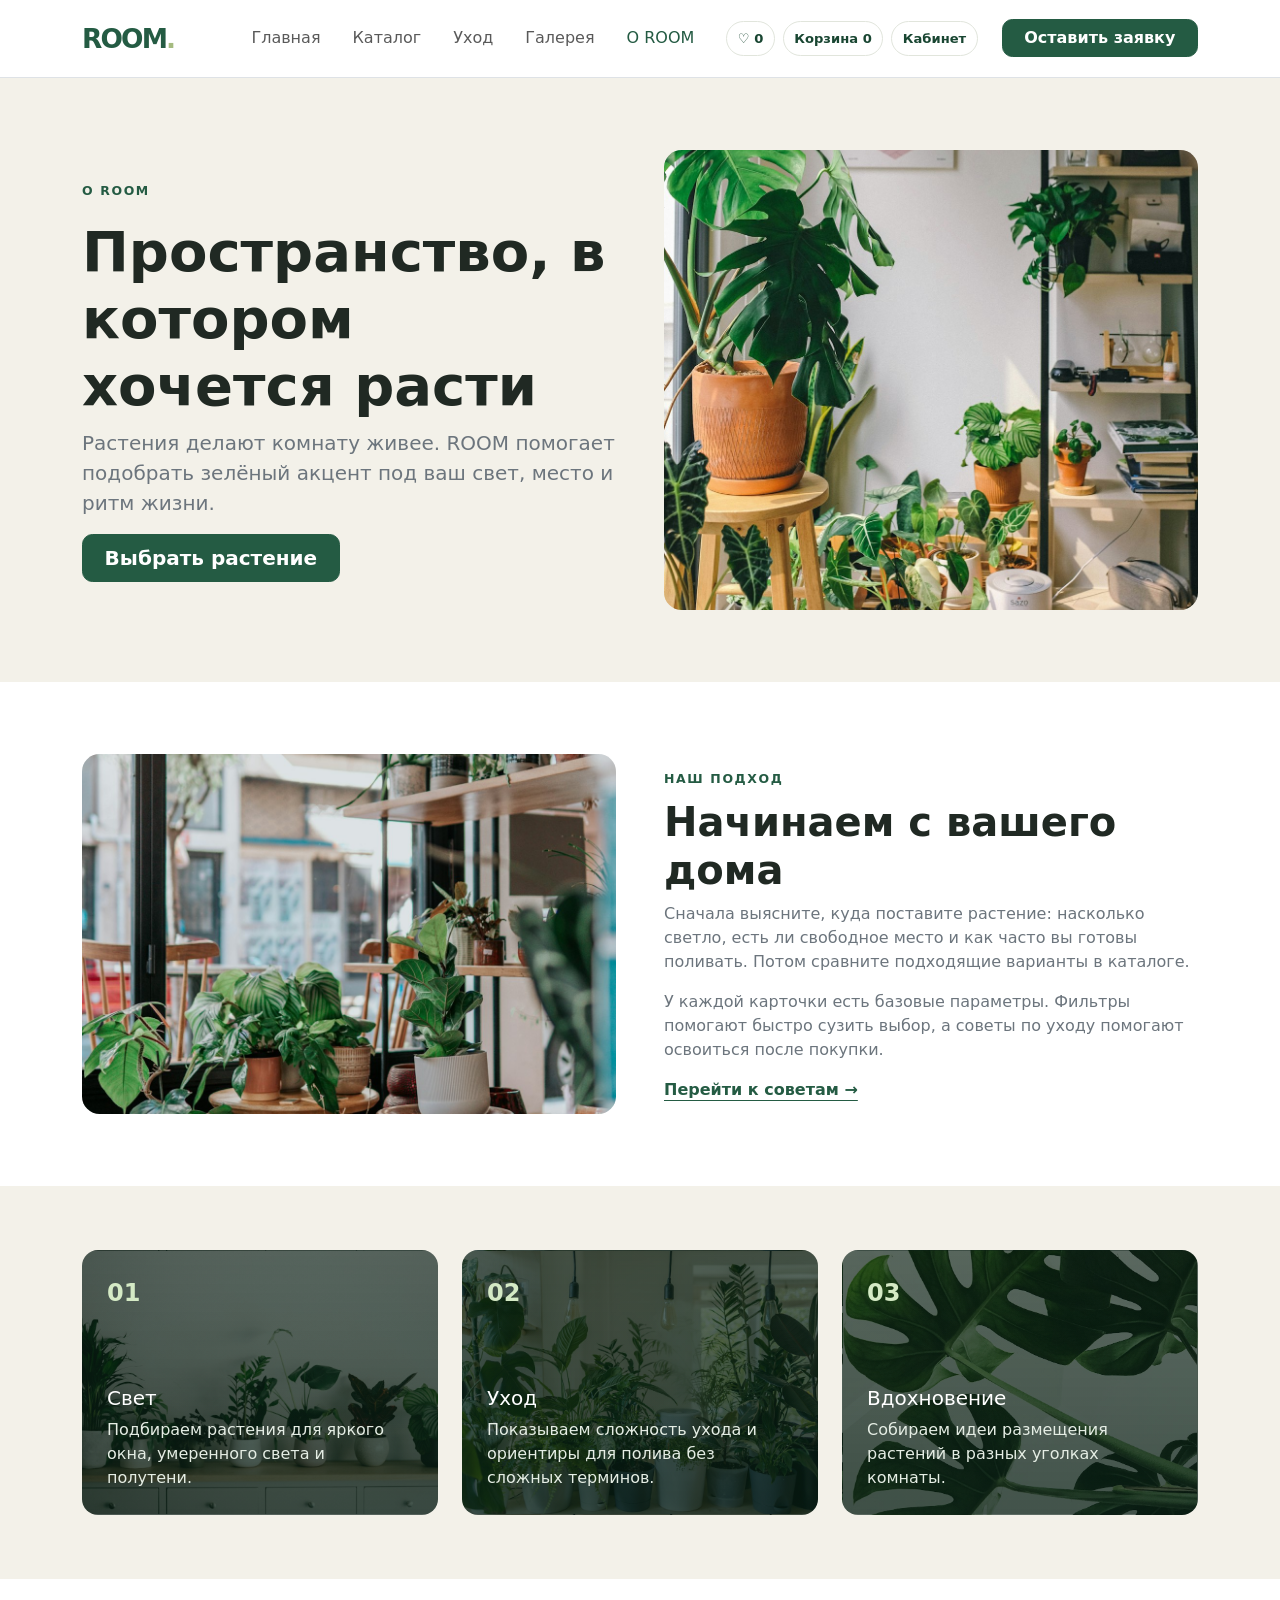
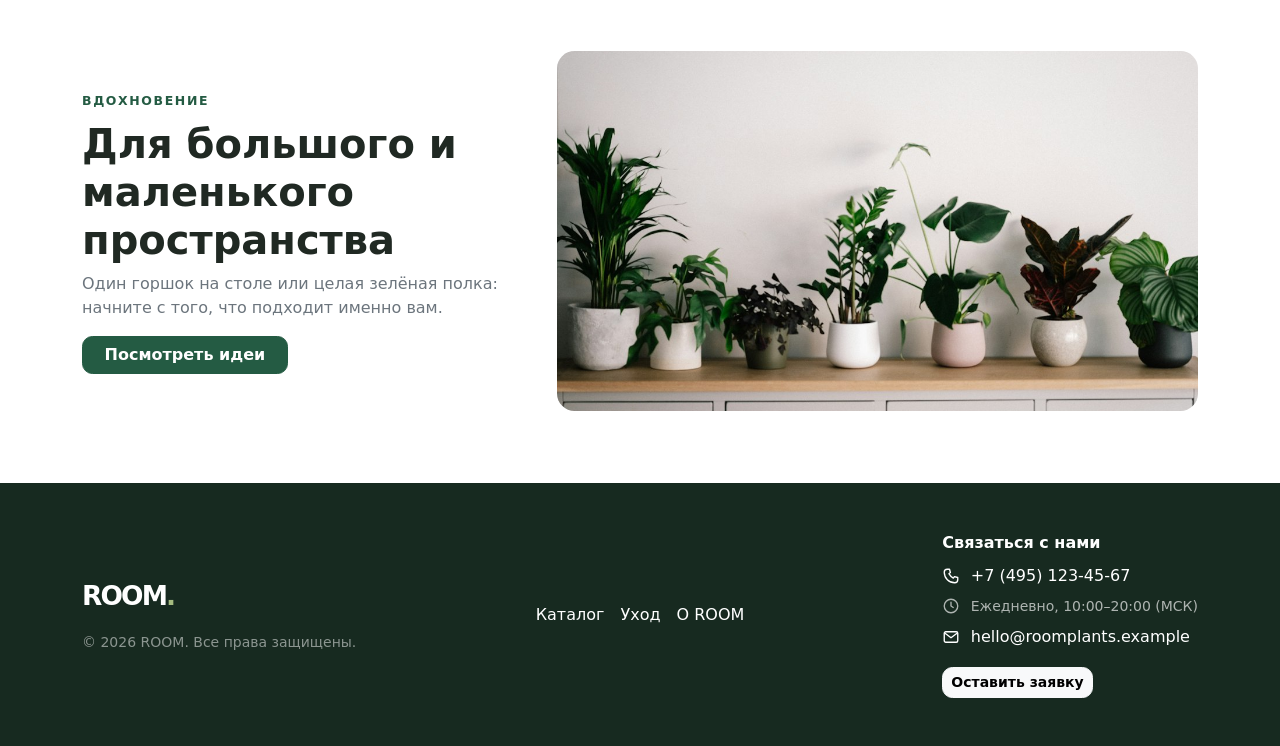
==== commit 377024f1: "Align footer contacts and add icons and calling hours" ====
--- a/about.html
+++ b/about.html
@@ -1,5 +1,5 @@
 <!DOCTYPE html>
-<html lang="ru"><head><meta charset="UTF-8"><meta name="viewport" content="width=device-width, initial-scale=1.0"><meta name="description" content="ROOM — идеи для дома с комнатными растениями, удобный каталог и простые советы по уходу."><title>О ROOM — ROOM</title><link rel="stylesheet" href="vendor/bootstrap/css/bootstrap.min.css"><link rel="stylesheet" href="css/custom.css?v=4"></head>
+<html lang="ru"><head><meta charset="UTF-8"><meta name="viewport" content="width=device-width, initial-scale=1.0"><meta name="description" content="ROOM — идеи для дома с комнатными растениями, удобный каталог и простые советы по уходу."><title>О ROOM — ROOM</title><link rel="stylesheet" href="vendor/bootstrap/css/bootstrap.min.css"><link rel="stylesheet" href="css/custom.css?v=5"></head>
 <body>
   <header class="site-header border-bottom">
     <nav class="navbar navbar-expand-xl" aria-label="Основная навигация">
@@ -39,12 +39,7 @@
           <a class="footer-link" href="care.html">Уход</a>
           <a class="footer-link" href="about.html">О ROOM</a>
         </nav>
-        <div class="col-12 col-lg-4 text-lg-end">
-          <p class="text-white fw-semibold mb-2">Связаться с нами</p>
-          <a class="footer-link d-block mb-1" href="mailto:hello@roomplants.example">hello@roomplants.example</a>
-          <a class="footer-link d-block mb-3" href="tel:+74951234567">+7 (495) 123-45-67</a>
-          <a class="btn btn-light btn-sm" href="order.html">Оставить заявку</a>
-        </div>
+        <div class="col-12 col-lg-4"><div class="footer-contact"><p class="text-white fw-semibold mb-2">Связаться с нами</p><a class="footer-link footer-contact__link" href="tel:+74951234567"><svg class="footer-contact__icon" aria-hidden="true" viewBox="0 0 24 24"><path d="M7 3h3l1.2 4.4-2 1.5a15 15 0 0 0 5.9 5.9l1.5-2L21 14v3a4 4 0 0 1-4 4C9.3 21 3 14.7 3 7a4 4 0 0 1 4-4Z"/></svg><span>+7 (495) 123-45-67</span></a><p class="footer-contact__hours"><svg class="footer-contact__icon" aria-hidden="true" viewBox="0 0 24 24"><circle cx="12" cy="12" r="9"/><path d="M12 7v5l3 2"/></svg><span>Ежедневно, 10:00–20:00 (МСК)</span></p><a class="footer-link footer-contact__link" href="mailto:hello@roomplants.example"><svg class="footer-contact__icon" aria-hidden="true" viewBox="0 0 24 24"><rect x="3" y="5" width="18" height="14" rx="2"/><path d="m4 7 8 6 8-6"/></svg><span>hello@roomplants.example</span></a><a class="btn btn-light btn-sm" href="order.html">Оставить заявку</a></div></div>
       </div>
     </div>
   </footer>
--- a/css/custom.css
+++ b/css/custom.css
@@ -286,3 +286,35 @@
   .detail-photo { height: 155px; }
   .plant-photo { height: 245px; }
 }
+.footer-contact {
+  width: max-content;
+  max-width: 100%;
+  margin-left: auto;
+  text-align: left;
+}
+
+.footer-contact__link,
+.footer-contact__hours {
+  display: flex;
+  align-items: center;
+  gap: .65rem;
+  margin-bottom: .45rem;
+}
+
+.footer-contact__icon {
+  width: 18px;
+  height: 18px;
+  flex: 0 0 18px;
+  stroke: currentColor;
+  fill: none;
+  stroke-width: 1.8;
+  stroke-linecap: round;
+  stroke-linejoin: round;
+}
+
+.footer-contact__hours { color: rgba(255, 255, 255, .65); font-size: .875rem; }
+.footer-contact .btn { margin-top: .65rem; }
+
+@media (max-width: 991.98px) {
+  .footer-contact { margin-left: 0; }
+}
